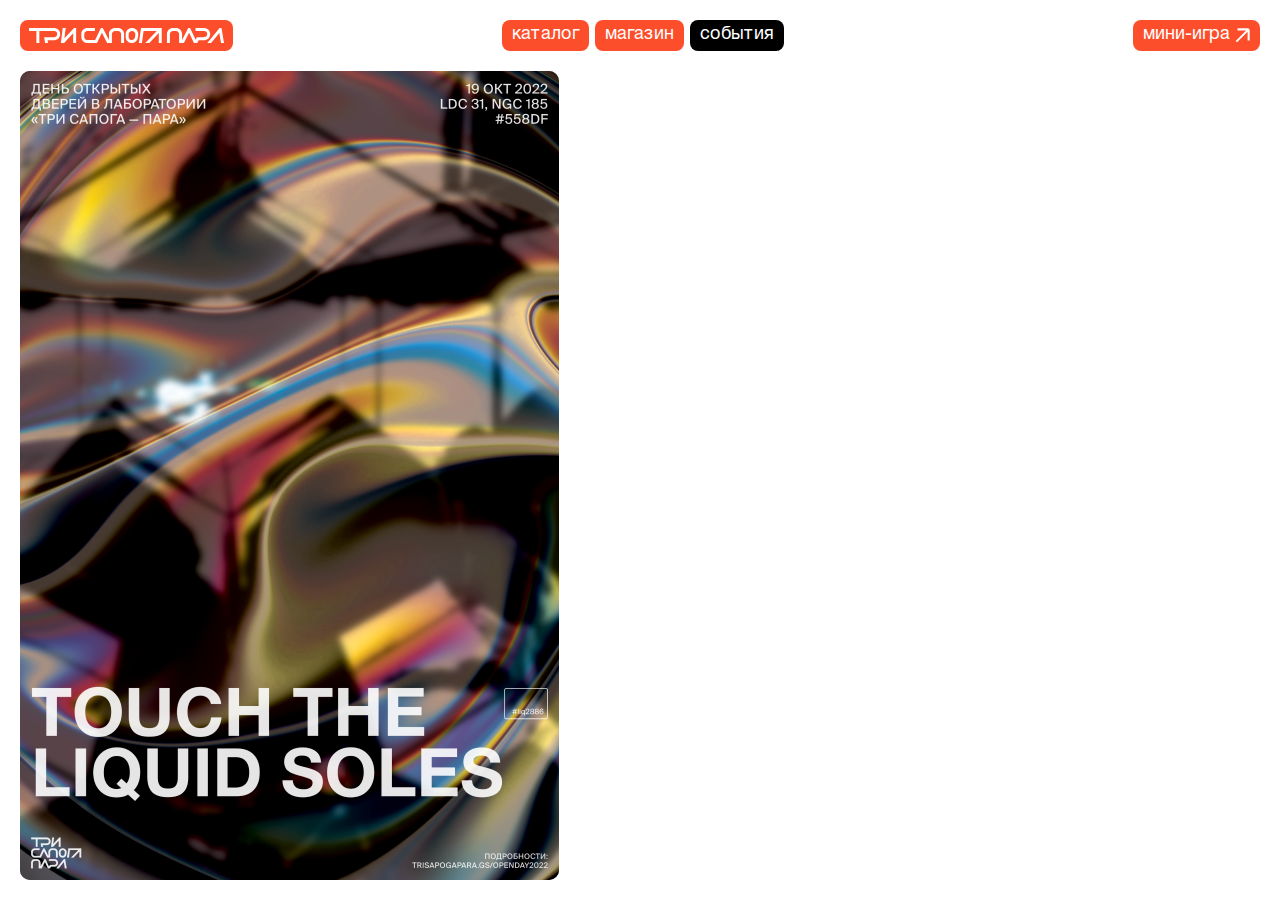
==== events.html @ ec2ca804 "Update events.html" ====
<!DOCTYPE html>
<html lang="en" dir="ltr">
  <head>
    <meta charset="utf-8">
    <title>События // «Три сапога — пара»</title>
    <meta name="viewport" content="width=device-width">
    <link rel="stylesheet" href="css/style.css">
    <link rel="icon" type="image/x-icon" href="img/favicon.ico">
    <script src="https://ajax.googleapis.com/ajax/libs/jquery/3.6.0/jquery.min.js"></script>
    <script src="js/script.js"></script>
    <style media="screen">
      .menu-center-buttons-3 {
        background: #000000;
      }
      body, html {
        overflow-x: scroll;
      }
    </style>
  </head>
  <body>
    <!-- МЕНЮ -->
    <div class="menu">
      <div class="logo" onclick="window.location.replace('index.html')">
        <svg class="logo-svg" width="195" height="15" viewBox="0 0 195 15" fill="none" xmlns="http://www.w3.org/2000/svg">
          <path d="M24.5503 0H0V2.91793H7.38343V15H10.3368V2.91793H16.5848V2.92332H24.5503C25.9138 2.92332 26.8096 3.34034 27.3576 3.87161C27.9089 4.40615 28.2337 5.17685 28.2337 6.1207C28.2337 7.06455 27.9089 7.83525 27.3576 8.36979C26.8096 8.90107 25.9138 9.31808 24.5503 9.31808H15.1391L16.0359 15H19.0185L18.5831 12.2414H24.5503C26.5434 12.2414 28.2259 11.6155 29.4172 10.4605C30.6051 9.30879 31.1805 7.74997 31.1805 6.1207C31.1805 4.49144 30.6051 2.93262 29.4172 1.78091C28.2259 0.625946 26.5434 0 24.5503 0Z" fill="white"/>
          <path d="M31.8765 15L33.7471 0H36.7154L35.4284 10.3207L45.0392 0H47.1216V15H44.1757V5.23369L35.0812 15H31.8765Z" fill="white"/>
          <path d="M137.938 15V6.0245C137.938 2.70048 140.661 0.00584179 144.021 0.00584179H146.97C150.33 0.00584179 153.053 2.70048 153.053 6.0245V12.0432H153.07L159.248 0H161.086L166.634 11.73L167.925 9.3074H174.529C175.894 9.3074 176.79 8.89112 177.339 8.36079C177.891 7.8272 178.216 7.05787 178.216 6.11569C178.216 5.17351 177.891 4.40418 177.339 3.87059C176.79 3.34025 175.894 2.92398 174.529 2.92398H166.556V0.00584179H174.529C176.524 0.00584179 178.208 0.630676 179.4 1.78359C180.589 2.93326 181.165 4.48931 181.165 6.11569C181.165 7.74207 180.589 9.29812 179.4 10.4478C178.208 11.6007 176.524 12.2255 174.529 12.2255H169.704L168.227 15H164.925L160.097 4.79338L154.88 14.9613H150.104V6.0245C150.104 4.31213 148.701 2.92398 146.97 2.92398H144.021C142.29 2.92398 140.887 4.31213 140.887 6.0245V15H137.938Z" fill="white"/>
          <path d="M178.317 15L190.558 0H192.509L195 15H192.011L190.336 4.91658L182.108 15H178.317Z" fill="white"/>
          <path d="M65.9574 0V2.87852H58.4048C56.6753 2.87852 55.2732 4.26779 55.2732 5.98154V8.90202C55.2732 10.6158 56.6753 12.005 58.4048 12.005H66.1331L71.9155 0H73.7914L79.9409 12.005H79.9573V5.98154C79.9573 2.89669 82.2976 0.353471 85.3149 0H89.7049C92.7222 0.353471 95.0625 2.89669 95.0625 5.98154V14.9007H92.1151V5.98154C92.1151 4.26779 90.7131 2.87852 88.9836 2.87852H86.0362C84.3067 2.87852 82.9047 4.26779 82.9047 5.98154V14.9007H78.1189L72.9059 4.72398L68.0042 14.9007H57.8487C54.7521 14.6224 52.3259 12.043 52.3259 8.90202V5.98154C52.3259 2.89669 54.6662 0.353471 57.6835 0H65.9574Z" fill="white"/>
          <path fill-rule="evenodd" clip-rule="evenodd" d="M103.381 14.9007H102.268C99.1574 14.6218 96.7204 12.0312 96.7204 8.87669V6.19395C96.7204 2.99598 99.1498 0.360258 102.28 0H103.75C107.206 0.396884 109.742 3.5527 109.246 7.05946L108.87 9.71624C108.474 12.5197 106.178 14.6494 103.381 14.9007ZM99.6677 6.19395C99.6677 4.36289 101.166 2.87852 103.014 2.87852C105.046 2.87852 106.609 4.65955 106.327 6.65412L105.951 9.31089C105.733 10.8558 104.399 12.005 102.825 12.005C101.081 12.005 99.6677 10.6044 99.6677 8.87669V6.19395Z" fill="white"/>
          <path d="M112.9 14.9007H109.924L112.01 0H132.733V14.9007H129.786V5.05814L120.287 14.9007H116.209L127.811 2.87852H114.583L112.9 14.9007Z" fill="white"/>
        </svg>
      </div>
      <div class="menu-center">
        <div class="menu-buttons menu-center-buttons-1" onclick="window.location.replace('items.html')">
          каталог
        </div>
        <div class="menu-buttons menu-center-buttons-2" onclick="window.location.replace('guide.html')">
          магазин
        </div>
        <div class="menu-buttons menu-center-buttons-3">
          события
        </div>
      </div>
      <a href="https://yadimaksta.github.io/TRISAPOGAPARAJSPOSTER/" target="_blank">
        <div class="menu-buttons menu-mini-game">
        мини-игра
          <svg style="margin-left: 5px;" width="15" height="15" viewBox="0 0 11 11" fill="none" xmlns="http://www.w3.org/2000/svg">
            <path d="M1 10L10 1M10 1H1.81818M10 1V9.18182" stroke="white" stroke-width="1.5"/>
          </svg>
        </div>
      </a>
    </div>

    <!-- КОНТЕНТ -->
    <div class="posters">
      <div class="poster">
        <img class="poster-img" src="img/Frame0.png">
        <div class="text-poster text-poster">
          <div class="">
            день открытых дверей в лаборатории «три сапога пара»
          </div>
          <div class="">
            19/10/22<br>LDC 31, NGC 185<br>#558df
          </div>
        </div>
        <form class="form">
          <div id="form">
            <input class="form-input" placeholder="ваше имя">
            <input type="number" class="form-input raz" placeholder="alien id" style="margin-top: -8px;">
          </div>
          <input class="button-poster button-poster-active" type="submit" value="зарегистрироваться" accesskey="enter">
        </form>
        <div class="text-poster form-done hidden">
          вы успешно зарегистрированы
        </div>
      </div>
    </div>
  </body>
</html>
---- css/style.css ----
@import 'reset.css';
@import 'layout.css';
@import 'responsive.css';
@font-face {
  font-family: 'Helvetica';
  src: url('../fonts/HelveticaNeueCyr-Roman.ttf') format("truetype");
}
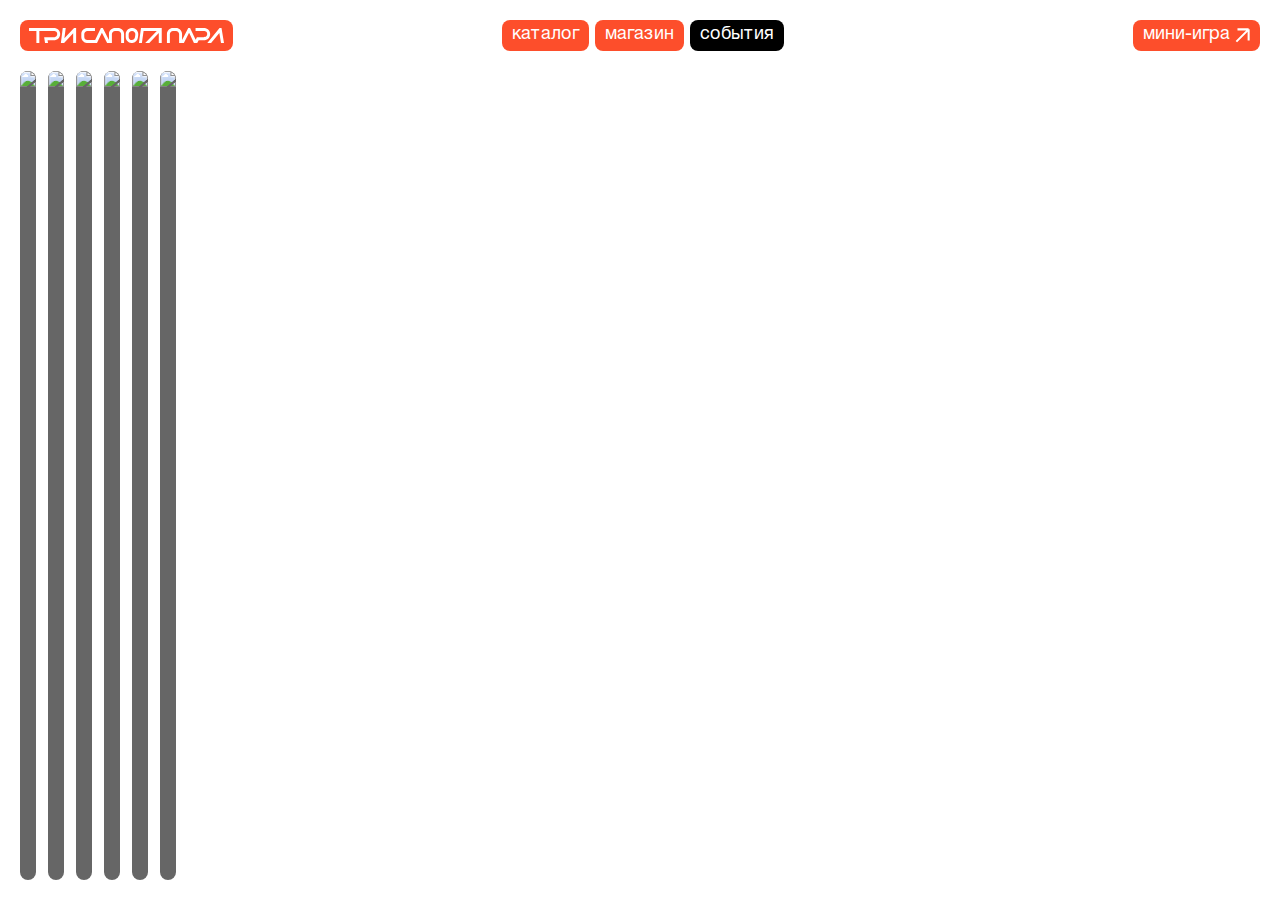
==== commit 530371dc: "Update events.html" ====
--- a/events.html
+++ b/events.html
@@ -53,26 +53,133 @@
     </div>
 
     <!-- КОНТЕНТ -->
-    <div class="posters">
-      <div class="poster">
-        <img class="poster-img" src="img/Frame0.png">
-        <div class="text-poster text-poster">
-          <div class="">
-            день открытых дверей в лаборатории «три сапога пара»
+    <div class="posters-block">
+      <div class="posters">
+        <div class="poster">
+          <img class="poster-img" src="img/poster1.png">
+          <div class="text-poster text-poster">
+            <div class="">
+              день открытых дверей в лаборатории «три сапога пара»
+            </div>
+            <div class="">
+              19/10/22<br>LDC 31, NGC 185<br>#558df
+            </div>
           </div>
-          <div class="">
-            19/10/22<br>LDC 31, NGC 185<br>#558df
+          <form class="form">
+            <div id="form">
+              <input class="form-input" placeholder="ваше имя">
+              <input type="number" class="form-input raz" placeholder="alien id" style="margin-top: -8px;">
+            </div>
+            <input class="button-poster button-poster-active" type="button" value="зарегистрироваться" accesskey="enter">
+          </form>
+          <div class="text-poster form-done hidden">
+            вы успешно зарегистрированы
           </div>
         </div>
-        <form class="form">
-          <div id="form">
-            <input class="form-input" placeholder="ваше имя">
-            <input type="number" class="form-input raz" placeholder="alien id" style="margin-top: -8px;">
+        <div class="poster">
+          <img class="poster-img" src="img/poster2.png">
+          <div class="text-poster text-poster">
+            <div class="">
+              день открытых дверей в лаборатории «три сапога пара»
+            </div>
+            <div class="">
+              19/10/22<br>LDC 31, NGC 185<br>#558df
+            </div>
           </div>
-          <input class="button-poster button-poster-active" type="submit" value="зарегистрироваться" accesskey="enter">
-        </form>
-        <div class="text-poster form-done hidden">
-          вы успешно зарегистрированы
+          <form class="form">
+            <div id="form">
+              <input class="form-input" placeholder="ваше имя">
+              <input type="number" class="form-input raz" placeholder="alien id" style="margin-top: -8px;">
+            </div>
+            <input class="button-poster button-poster-active" type="button" value="зарегистрироваться" accesskey="enter">
+          </form>
+          <div class="text-poster form-done hidden">
+            вы успешно зарегистрированы
+          </div>
+        </div>
+        <div class="poster">
+          <img class="poster-img" src="img/poster3.png">
+          <div class="text-poster text-poster">
+            <div class="">
+              день открытых дверей в лаборатории «три сапога пара»
+            </div>
+            <div class="">
+              19/10/22<br>LDC 31, NGC 185<br>#558df
+            </div>
+          </div>
+          <form class="form">
+            <div id="form">
+              <input class="form-input" placeholder="ваше имя">
+              <input type="number" class="form-input raz" placeholder="alien id" style="margin-top: -8px;">
+            </div>
+            <input class="button-poster button-poster-active" type="button" value="зарегистрироваться" accesskey="enter">
+          </form>
+          <div class="text-poster form-done hidden">
+            вы успешно зарегистрированы
+          </div>
+        </div>
+        <div class="poster">
+          <img class="poster-img" src="img/poster4.png">
+          <div class="text-poster text-poster">
+            <div class="">
+              день открытых дверей в лаборатории «три сапога пара»
+            </div>
+            <div class="">
+              19/10/22<br>LDC 31, NGC 185<br>#558df
+            </div>
+          </div>
+          <form class="form">
+            <div id="form">
+              <input class="form-input" placeholder="ваше имя">
+              <input type="number" class="form-input raz" placeholder="alien id" style="margin-top: -8px;">
+            </div>
+            <input class="button-poster button-poster-active" type="button" value="зарегистрироваться" accesskey="enter">
+          </form>
+          <div class="text-poster form-done hidden">
+            вы успешно зарегистрированы
+          </div>
+        </div>
+        <div class="poster">
+          <img class="poster-img" src="img/poster5.png">
+          <div class="text-poster text-poster">
+            <div class="">
+              день открытых дверей в лаборатории «три сапога пара»
+            </div>
+            <div class="">
+              19/10/22<br>LDC 31, NGC 185<br>#558df
+            </div>
+          </div>
+          <form class="form">
+            <div id="form">
+              <input class="form-input" placeholder="ваше имя">
+              <input type="number" class="form-input raz" placeholder="alien id" style="margin-top: -8px;">
+            </div>
+            <input class="button-poster button-poster-active" type="button" value="зарегистрироваться" accesskey="enter">
+          </form>
+          <div class="text-poster form-done hidden">
+            вы успешно зарегистрированы
+          </div>
+        </div>
+        <div class="poster">
+          <img class="poster-img" src="img/poster6.png">
+          <div class="text-poster text-poster">
+            <div class="">
+              день открытых дверей в лаборатории «три сапога пара»
+            </div>
+            <div class="">
+              19/10/22<br>LDC 31, NGC 185<br>#558df
+            </div>
+          </div>
+          <form class="form">
+            <div id="form">
+              <input class="form-input" placeholder="ваше имя">
+              <input type="number" class="form-input raz" placeholder="alien id" style="margin-top: -8px;">
+            </div>
+            <input class="button-poster button-poster-active" type="button" value="зарегистрироваться" accesskey="enter">
+          </form>
+          <div class="text-poster form-done hidden">
+            вы успешно зарегистрированы
+          </div>
         </div>
       </div>
     </div>
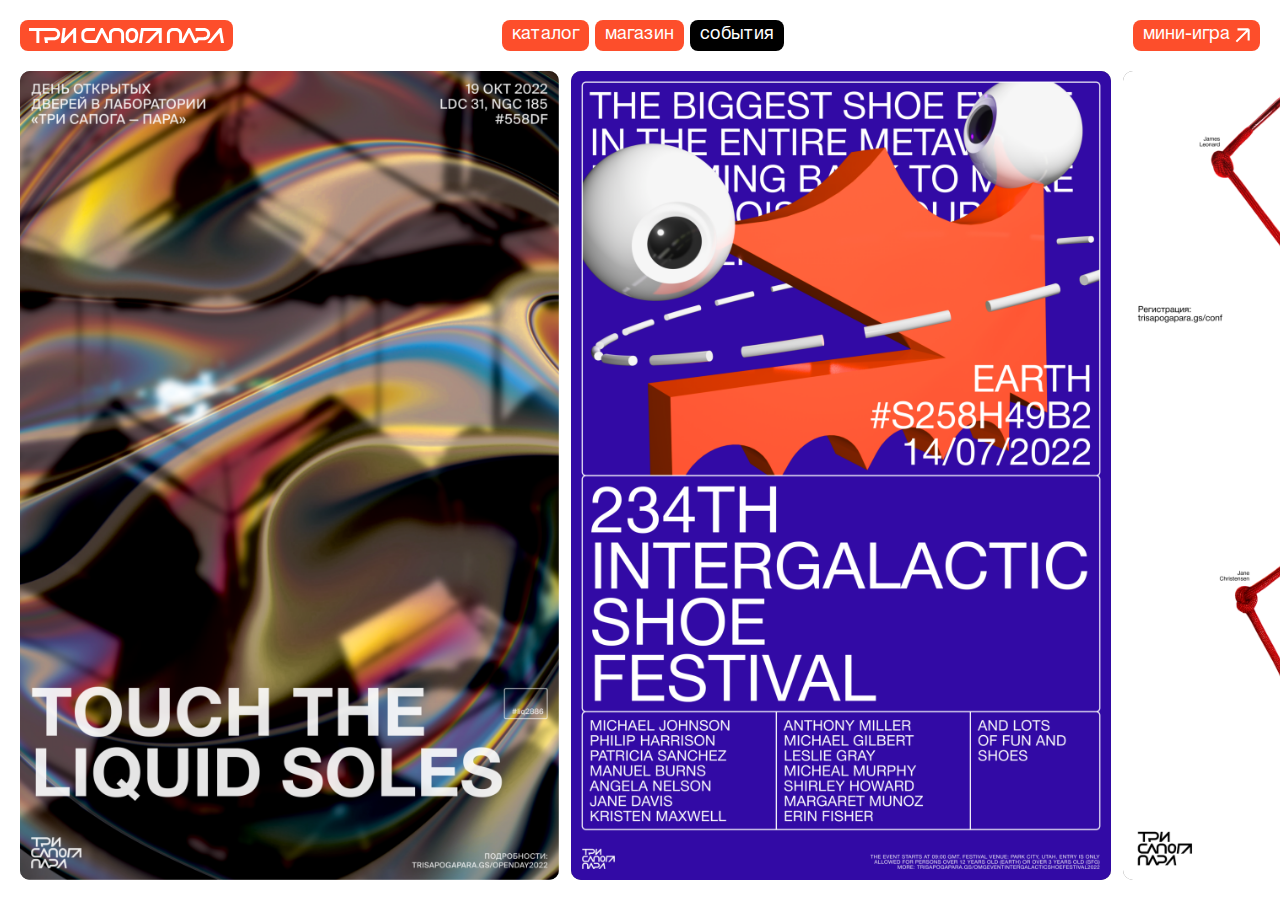
==== commit b2b76e4e: "Update events.html" ====
--- a/events.html
+++ b/events.html
@@ -80,10 +80,10 @@
           <img class="poster-img" src="img/poster2.png">
           <div class="text-poster text-poster">
             <div class="">
-              день открытых дверей в лаборатории «три сапога пара»
+              234-й межгалактический фестиваль обуви
             </div>
             <div class="">
-              19/10/22<br>LDC 31, NGC 185<br>#558df
+              14/07/22<br>MILKY WAY, ERT<br>#s258h49b2
             </div>
           </div>
           <form class="form">
@@ -101,10 +101,10 @@
           <img class="poster-img" src="img/poster3.png">
           <div class="text-poster text-poster">
             <div class="">
-              день открытых дверей в лаборатории «три сапога пара»
+              коференция «будущее обуви» — новый этап развития обувной индустрии
             </div>
             <div class="">
-              19/10/22<br>LDC 31, NGC 185<br>#558df
+              24/12 — 29/12/22<br>AND GLX, KPL 452b<br>#s335h9
             </div>
           </div>
           <form class="form">
@@ -122,10 +122,10 @@
           <img class="poster-img" src="img/poster4.png">
           <div class="text-poster text-poster">
             <div class="">
-              день открытых дверей в лаборатории «три сапога пара»
+              долгожданное открытие обувного «три сапога пара» на Юпитере
             </div>
             <div class="">
-              19/10/22<br>LDC 31, NGC 185<br>#558df
+              MILKY WAY, JPT<br>#s35h912
             </div>
           </div>
           <form class="form">
@@ -143,10 +143,10 @@
           <img class="poster-img" src="img/poster5.png">
           <div class="text-poster text-poster">
             <div class="">
-              день открытых дверей в лаборатории «три сапога пара»
+              воркшоп — «собираем ботинки мечты»
             </div>
             <div class="">
-              19/10/22<br>LDC 31, NGC 185<br>#558df
+              30/04/21, 16:00 GIC<br>MLK WAY, MRS<br>#s884h67
             </div>
           </div>
           <form class="form">
@@ -164,10 +164,10 @@
           <img class="poster-img" src="img/poster6.png">
           <div class="text-poster text-poster">
             <div class="">
-              день открытых дверей в лаборатории «три сапога пара»
+              петиция за разрешение ношения обуви обитателям более 500 галактик
             </div>
             <div class="">
-              19/10/22<br>LDC 31, NGC 185<br>#558df
+              подробнее:<br><a class="link" href="#">trisapogapara.gs/justice</a>
             </div>
           </div>
           <form class="form">
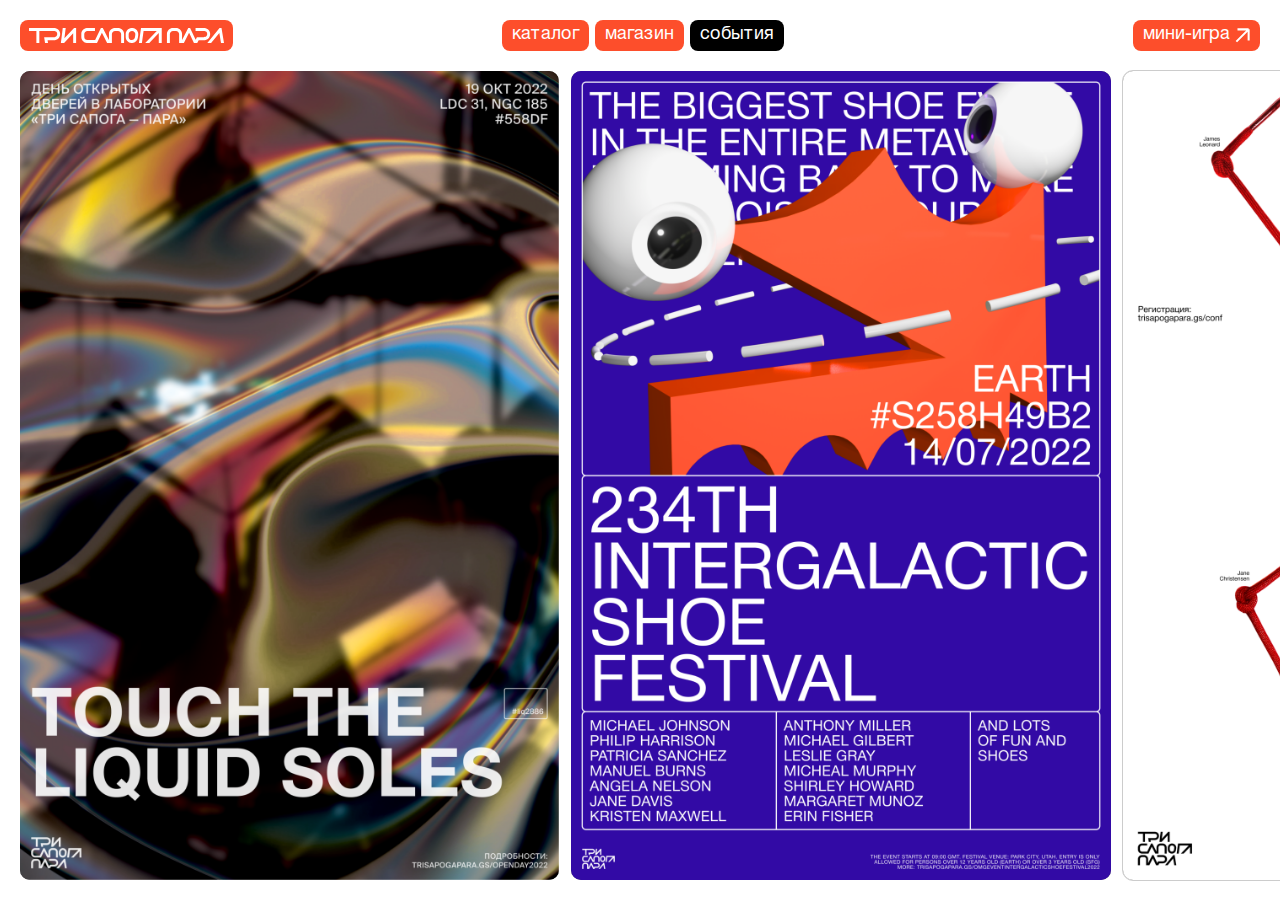
==== commit f8cbc569: "Update events.html" ====
--- a/events.html
+++ b/events.html
@@ -98,10 +98,10 @@
           </div>
         </div>
         <div class="poster">
-          <img class="poster-img" src="img/poster3.png">
+          <img class="poster-img poster-outline" src="img/poster3.png">
           <div class="text-poster text-poster">
             <div class="">
-              коференция «будущее обуви» — новый этап развития обувной индустрии
+              конференция «будущее обуви» — новый этап развития обувной индустрии
             </div>
             <div class="">
               24/12 — 29/12/22<br>AND GLX, KPL 452b<br>#s335h9
@@ -122,7 +122,7 @@
           <img class="poster-img" src="img/poster4.png">
           <div class="text-poster text-poster">
             <div class="">
-              долгожданное открытие обувного «три сапога пара» на Юпитере
+              долгожданное открытие обувного «три сапога пара» на юпитере
             </div>
             <div class="">
               MILKY WAY, JPT<br>#s35h912
@@ -140,7 +140,7 @@
           </div>
         </div>
         <div class="poster">
-          <img class="poster-img" src="img/poster5.png">
+          <img class="poster-img poster-outline" src="img/poster5.png">
           <div class="text-poster text-poster">
             <div class="">
               воркшоп — «собираем ботинки мечты»
@@ -161,7 +161,7 @@
           </div>
         </div>
         <div class="poster">
-          <img class="poster-img" src="img/poster6.png">
+          <img class="poster-img poster-outline" src="img/poster6.png">
           <div class="text-poster text-poster">
             <div class="">
               петиция за разрешение ношения обуви обитателям более 500 галактик
@@ -183,5 +183,14 @@
         </div>
       </div>
     </div>
+
+    <!-- СКРИПТ СКРОЛЛ -->
+    <!-- <script type="text/javascript">
+      const scroll = document.querySelector('.posters');
+      scroll.addEventListener('wheel', (e)=> {
+        e.preventDefault();
+        scroll.scrollLeft += e.deltaY;
+      }) -->
+    </script>
   </body>
 </html>
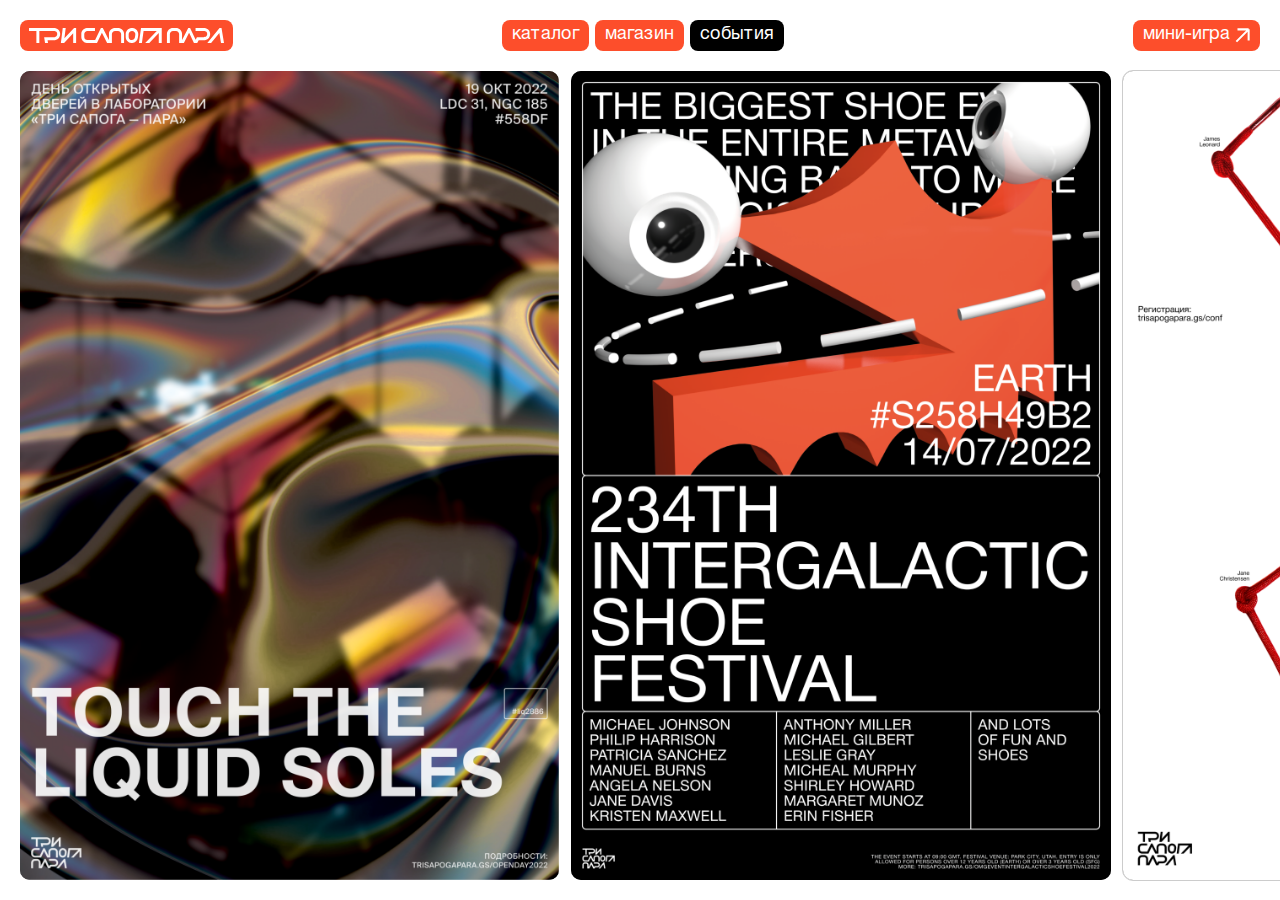
==== commit 15d10a9a: "Update events.html" ====
--- a/events.html
+++ b/events.html
@@ -20,29 +20,37 @@
   <body>
     <!-- МЕНЮ -->
     <div class="menu">
-      <div class="logo" onclick="window.location.replace('index.html')">
-        <svg class="logo-svg" width="195" height="15" viewBox="0 0 195 15" fill="none" xmlns="http://www.w3.org/2000/svg">
-          <path d="M24.5503 0H0V2.91793H7.38343V15H10.3368V2.91793H16.5848V2.92332H24.5503C25.9138 2.92332 26.8096 3.34034 27.3576 3.87161C27.9089 4.40615 28.2337 5.17685 28.2337 6.1207C28.2337 7.06455 27.9089 7.83525 27.3576 8.36979C26.8096 8.90107 25.9138 9.31808 24.5503 9.31808H15.1391L16.0359 15H19.0185L18.5831 12.2414H24.5503C26.5434 12.2414 28.2259 11.6155 29.4172 10.4605C30.6051 9.30879 31.1805 7.74997 31.1805 6.1207C31.1805 4.49144 30.6051 2.93262 29.4172 1.78091C28.2259 0.625946 26.5434 0 24.5503 0Z" fill="white"/>
-          <path d="M31.8765 15L33.7471 0H36.7154L35.4284 10.3207L45.0392 0H47.1216V15H44.1757V5.23369L35.0812 15H31.8765Z" fill="white"/>
-          <path d="M137.938 15V6.0245C137.938 2.70048 140.661 0.00584179 144.021 0.00584179H146.97C150.33 0.00584179 153.053 2.70048 153.053 6.0245V12.0432H153.07L159.248 0H161.086L166.634 11.73L167.925 9.3074H174.529C175.894 9.3074 176.79 8.89112 177.339 8.36079C177.891 7.8272 178.216 7.05787 178.216 6.11569C178.216 5.17351 177.891 4.40418 177.339 3.87059C176.79 3.34025 175.894 2.92398 174.529 2.92398H166.556V0.00584179H174.529C176.524 0.00584179 178.208 0.630676 179.4 1.78359C180.589 2.93326 181.165 4.48931 181.165 6.11569C181.165 7.74207 180.589 9.29812 179.4 10.4478C178.208 11.6007 176.524 12.2255 174.529 12.2255H169.704L168.227 15H164.925L160.097 4.79338L154.88 14.9613H150.104V6.0245C150.104 4.31213 148.701 2.92398 146.97 2.92398H144.021C142.29 2.92398 140.887 4.31213 140.887 6.0245V15H137.938Z" fill="white"/>
-          <path d="M178.317 15L190.558 0H192.509L195 15H192.011L190.336 4.91658L182.108 15H178.317Z" fill="white"/>
-          <path d="M65.9574 0V2.87852H58.4048C56.6753 2.87852 55.2732 4.26779 55.2732 5.98154V8.90202C55.2732 10.6158 56.6753 12.005 58.4048 12.005H66.1331L71.9155 0H73.7914L79.9409 12.005H79.9573V5.98154C79.9573 2.89669 82.2976 0.353471 85.3149 0H89.7049C92.7222 0.353471 95.0625 2.89669 95.0625 5.98154V14.9007H92.1151V5.98154C92.1151 4.26779 90.7131 2.87852 88.9836 2.87852H86.0362C84.3067 2.87852 82.9047 4.26779 82.9047 5.98154V14.9007H78.1189L72.9059 4.72398L68.0042 14.9007H57.8487C54.7521 14.6224 52.3259 12.043 52.3259 8.90202V5.98154C52.3259 2.89669 54.6662 0.353471 57.6835 0H65.9574Z" fill="white"/>
-          <path fill-rule="evenodd" clip-rule="evenodd" d="M103.381 14.9007H102.268C99.1574 14.6218 96.7204 12.0312 96.7204 8.87669V6.19395C96.7204 2.99598 99.1498 0.360258 102.28 0H103.75C107.206 0.396884 109.742 3.5527 109.246 7.05946L108.87 9.71624C108.474 12.5197 106.178 14.6494 103.381 14.9007ZM99.6677 6.19395C99.6677 4.36289 101.166 2.87852 103.014 2.87852C105.046 2.87852 106.609 4.65955 106.327 6.65412L105.951 9.31089C105.733 10.8558 104.399 12.005 102.825 12.005C101.081 12.005 99.6677 10.6044 99.6677 8.87669V6.19395Z" fill="white"/>
-          <path d="M112.9 14.9007H109.924L112.01 0H132.733V14.9007H129.786V5.05814L120.287 14.9007H116.209L127.811 2.87852H114.583L112.9 14.9007Z" fill="white"/>
-        </svg>
+      <a href="index.html">
+        <div class="logo">
+          <svg class="logo-svg" width="195" height="15" viewBox="0 0 195 15" fill="none" xmlns="http://www.w3.org/2000/svg">
+            <path d="M24.5503 0H0V2.91793H7.38343V15H10.3368V2.91793H16.5848V2.92332H24.5503C25.9138 2.92332 26.8096 3.34034 27.3576 3.87161C27.9089 4.40615 28.2337 5.17685 28.2337 6.1207C28.2337 7.06455 27.9089 7.83525 27.3576 8.36979C26.8096 8.90107 25.9138 9.31808 24.5503 9.31808H15.1391L16.0359 15H19.0185L18.5831 12.2414H24.5503C26.5434 12.2414 28.2259 11.6155 29.4172 10.4605C30.6051 9.30879 31.1805 7.74997 31.1805 6.1207C31.1805 4.49144 30.6051 2.93262 29.4172 1.78091C28.2259 0.625946 26.5434 0 24.5503 0Z" fill="white"/>
+            <path d="M31.8765 15L33.7471 0H36.7154L35.4284 10.3207L45.0392 0H47.1216V15H44.1757V5.23369L35.0812 15H31.8765Z" fill="white"/>
+            <path d="M137.938 15V6.0245C137.938 2.70048 140.661 0.00584179 144.021 0.00584179H146.97C150.33 0.00584179 153.053 2.70048 153.053 6.0245V12.0432H153.07L159.248 0H161.086L166.634 11.73L167.925 9.3074H174.529C175.894 9.3074 176.79 8.89112 177.339 8.36079C177.891 7.8272 178.216 7.05787 178.216 6.11569C178.216 5.17351 177.891 4.40418 177.339 3.87059C176.79 3.34025 175.894 2.92398 174.529 2.92398H166.556V0.00584179H174.529C176.524 0.00584179 178.208 0.630676 179.4 1.78359C180.589 2.93326 181.165 4.48931 181.165 6.11569C181.165 7.74207 180.589 9.29812 179.4 10.4478C178.208 11.6007 176.524 12.2255 174.529 12.2255H169.704L168.227 15H164.925L160.097 4.79338L154.88 14.9613H150.104V6.0245C150.104 4.31213 148.701 2.92398 146.97 2.92398H144.021C142.29 2.92398 140.887 4.31213 140.887 6.0245V15H137.938Z" fill="white"/>
+            <path d="M178.317 15L190.558 0H192.509L195 15H192.011L190.336 4.91658L182.108 15H178.317Z" fill="white"/>
+            <path d="M65.9574 0V2.87852H58.4048C56.6753 2.87852 55.2732 4.26779 55.2732 5.98154V8.90202C55.2732 10.6158 56.6753 12.005 58.4048 12.005H66.1331L71.9155 0H73.7914L79.9409 12.005H79.9573V5.98154C79.9573 2.89669 82.2976 0.353471 85.3149 0H89.7049C92.7222 0.353471 95.0625 2.89669 95.0625 5.98154V14.9007H92.1151V5.98154C92.1151 4.26779 90.7131 2.87852 88.9836 2.87852H86.0362C84.3067 2.87852 82.9047 4.26779 82.9047 5.98154V14.9007H78.1189L72.9059 4.72398L68.0042 14.9007H57.8487C54.7521 14.6224 52.3259 12.043 52.3259 8.90202V5.98154C52.3259 2.89669 54.6662 0.353471 57.6835 0H65.9574Z" fill="white"/>
+            <path fill-rule="evenodd" clip-rule="evenodd" d="M103.381 14.9007H102.268C99.1574 14.6218 96.7204 12.0312 96.7204 8.87669V6.19395C96.7204 2.99598 99.1498 0.360258 102.28 0H103.75C107.206 0.396884 109.742 3.5527 109.246 7.05946L108.87 9.71624C108.474 12.5197 106.178 14.6494 103.381 14.9007ZM99.6677 6.19395C99.6677 4.36289 101.166 2.87852 103.014 2.87852C105.046 2.87852 106.609 4.65955 106.327 6.65412L105.951 9.31089C105.733 10.8558 104.399 12.005 102.825 12.005C101.081 12.005 99.6677 10.6044 99.6677 8.87669V6.19395Z" fill="white"/>
+            <path d="M112.9 14.9007H109.924L112.01 0H132.733V14.9007H129.786V5.05814L120.287 14.9007H116.209L127.811 2.87852H114.583L112.9 14.9007Z" fill="white"/>
+          </svg>
+        </div>
+      </a>
+      <div class="menu-center">
+        <a href="items.html">
+          <div class="menu-buttons menu-center-buttons-1">
+          каталог
+          </div>
+        </a>
+        <a href="guide.html">
+          <div class="menu-buttons menu-center-buttons-2">
+          магазин
+          </div>
+        </a>
+        <a href="#">
+          <div class="menu-buttons menu-center-buttons-3">
+          события
+          </div>
+        </a>
       </div>
-      <div class="menu-center">
-        <div class="menu-buttons menu-center-buttons-1" onclick="window.location.replace('items.html')">
-          каталог
-        </div>
-        <div class="menu-buttons menu-center-buttons-2" onclick="window.location.replace('guide.html')">
-          магазин
-        </div>
-        <div class="menu-buttons menu-center-buttons-3">
-          события
-        </div>
-      </div>
-      <a href="https://yadimaksta.github.io/TRISAPOGAPARAJSPOSTER/" target="_blank">
+      <a id="newpage" href="https://yadimaksta.github.io/TRISAPOGAPARAJSPOSTER/" target="_blank">
         <div class="menu-buttons menu-mini-game">
         мини-игра
           <svg style="margin-left: 5px;" width="15" height="15" viewBox="0 0 11 11" fill="none" xmlns="http://www.w3.org/2000/svg">
@@ -55,7 +63,7 @@
     <!-- КОНТЕНТ -->
     <div class="posters-block">
       <div class="posters">
-        <div class="poster">
+        <div class="poster poster-1">
           <img class="poster-img" src="img/poster1.png">
           <div class="text-poster text-poster">
             <div class="">
@@ -65,18 +73,18 @@
               19/10/22<br>LDC 31, NGC 185<br>#558df
             </div>
           </div>
-          <form class="form">
-            <div id="form">
-              <input class="form-input" placeholder="ваше имя">
-              <input type="number" class="form-input raz" placeholder="alien id" style="margin-top: -8px;">
-            </div>
-            <input class="button-poster button-poster-active" type="button" value="зарегистрироваться" accesskey="enter">
-          </form>
-          <div class="text-poster form-done hidden">
-            вы успешно зарегистрированы
-          </div>
-        </div>
-        <div class="poster">
+          <form class="form form-1">
+            <div id="form">
+              <input class="form-input" placeholder="ваше имя">
+              <input type="number" class="form-input raz" placeholder="alien id" style="margin-top: -8px;">
+            </div>
+            <input class="button-poster button-poster-active button-poster-active-1" type="button" value="зарегистрироваться" accesskey="enter">
+          </form>
+          <div class="text-poster form-done form-done-1 hidden">
+            вы успешно зарегистрированы
+          </div>
+        </div>
+        <div class="poster poster-2">
           <img class="poster-img" src="img/poster2.png">
           <div class="text-poster text-poster">
             <div class="">
@@ -86,18 +94,18 @@
               14/07/22<br>MILKY WAY, ERT<br>#s258h49b2
             </div>
           </div>
-          <form class="form">
-            <div id="form">
-              <input class="form-input" placeholder="ваше имя">
-              <input type="number" class="form-input raz" placeholder="alien id" style="margin-top: -8px;">
-            </div>
-            <input class="button-poster button-poster-active" type="button" value="зарегистрироваться" accesskey="enter">
-          </form>
-          <div class="text-poster form-done hidden">
-            вы успешно зарегистрированы
-          </div>
-        </div>
-        <div class="poster">
+          <form class="form form-2">
+            <div id="form">
+              <input class="form-input" placeholder="ваше имя">
+              <input type="number" class="form-input raz" placeholder="alien id" style="margin-top: -8px;">
+            </div>
+            <input class="button-poster button-poster-active button-poster-active-2" type="button" value="зарегистрироваться" accesskey="enter">
+          </form>
+          <div class="text-poster form-done form-done-2 hidden">
+            вы успешно зарегистрированы
+          </div>
+        </div>
+        <div class="poster poster-3">
           <img class="poster-img poster-outline" src="img/poster3.png">
           <div class="text-poster text-poster">
             <div class="">
@@ -107,18 +115,18 @@
               24/12 — 29/12/22<br>AND GLX, KPL 452b<br>#s335h9
             </div>
           </div>
-          <form class="form">
-            <div id="form">
-              <input class="form-input" placeholder="ваше имя">
-              <input type="number" class="form-input raz" placeholder="alien id" style="margin-top: -8px;">
-            </div>
-            <input class="button-poster button-poster-active" type="button" value="зарегистрироваться" accesskey="enter">
-          </form>
-          <div class="text-poster form-done hidden">
-            вы успешно зарегистрированы
-          </div>
-        </div>
-        <div class="poster">
+          <form class="form form-3">
+            <div id="form">
+              <input class="form-input" placeholder="ваше имя">
+              <input type="number" class="form-input raz" placeholder="alien id" style="margin-top: -8px;">
+            </div>
+            <input class="button-poster button-poster-active button-poster-active-3" type="button" value="зарегистрироваться" accesskey="enter">
+          </form>
+          <div class="text-poster form-done form-done-3 hidden">
+            вы успешно зарегистрированы
+          </div>
+        </div>
+        <div class="poster poster-4">
           <img class="poster-img" src="img/poster4.png">
           <div class="text-poster text-poster">
             <div class="">
@@ -128,18 +136,18 @@
               MILKY WAY, JPT<br>#s35h912
             </div>
           </div>
-          <form class="form">
-            <div id="form">
-              <input class="form-input" placeholder="ваше имя">
-              <input type="number" class="form-input raz" placeholder="alien id" style="margin-top: -8px;">
-            </div>
-            <input class="button-poster button-poster-active" type="button" value="зарегистрироваться" accesskey="enter">
-          </form>
-          <div class="text-poster form-done hidden">
-            вы успешно зарегистрированы
-          </div>
-        </div>
-        <div class="poster">
+          <form class="form form-4">
+            <div id="form">
+              <input class="form-input" placeholder="ваше имя">
+              <input type="number" class="form-input raz" placeholder="alien id" style="margin-top: -8px;">
+            </div>
+            <input class="button-poster button-poster-active button-poster-active-4" type="button" value="зарегистрироваться" accesskey="enter">
+          </form>
+          <div class="text-poster form-done form-done-4 hidden">
+            вы успешно зарегистрированы
+          </div>
+        </div>
+        <div class="poster poster-5">
           <img class="poster-img poster-outline" src="img/poster5.png">
           <div class="text-poster text-poster">
             <div class="">
@@ -149,18 +157,18 @@
               30/04/21, 16:00 GIC<br>MLK WAY, MRS<br>#s884h67
             </div>
           </div>
-          <form class="form">
-            <div id="form">
-              <input class="form-input" placeholder="ваше имя">
-              <input type="number" class="form-input raz" placeholder="alien id" style="margin-top: -8px;">
-            </div>
-            <input class="button-poster button-poster-active" type="button" value="зарегистрироваться" accesskey="enter">
-          </form>
-          <div class="text-poster form-done hidden">
-            вы успешно зарегистрированы
-          </div>
-        </div>
-        <div class="poster">
+          <form class="form form-5">
+            <div id="form">
+              <input class="form-input" placeholder="ваше имя">
+              <input type="number" class="form-input raz" placeholder="alien id" style="margin-top: -8px;">
+            </div>
+            <input class="button-poster button-poster-active button-poster-active-5" type="button" value="зарегистрироваться" accesskey="enter">
+          </form>
+          <div class="text-poster form-done form-done-5 hidden">
+            вы успешно зарегистрированы
+          </div>
+        </div>
+        <div class="poster poster-6">
           <img class="poster-img poster-outline" src="img/poster6.png">
           <div class="text-poster text-poster">
             <div class="">
@@ -170,14 +178,14 @@
               подробнее:<br><a class="link" href="#">trisapogapara.gs/justice</a>
             </div>
           </div>
-          <form class="form">
-            <div id="form">
-              <input class="form-input" placeholder="ваше имя">
-              <input type="number" class="form-input raz" placeholder="alien id" style="margin-top: -8px;">
-            </div>
-            <input class="button-poster button-poster-active" type="button" value="зарегистрироваться" accesskey="enter">
-          </form>
-          <div class="text-poster form-done hidden">
+          <form class="form form-6">
+            <div id="form">
+              <input class="form-input" placeholder="ваше имя">
+              <input type="number" class="form-input raz" placeholder="alien id" style="margin-top: -8px;">
+            </div>
+            <input class="button-poster button-poster-active button-poster-active-6" type="button" value="зарегистрироваться" accesskey="enter">
+          </form>
+          <div class="text-poster form-done form-done-6 hidden">
             вы успешно зарегистрированы
           </div>
         </div>
@@ -190,7 +198,7 @@
       scroll.addEventListener('wheel', (e)=> {
         e.preventDefault();
         scroll.scrollLeft += e.deltaY;
-      }) -->
-    </script>
+      })
+    </script> -->
   </body>
 </html>
